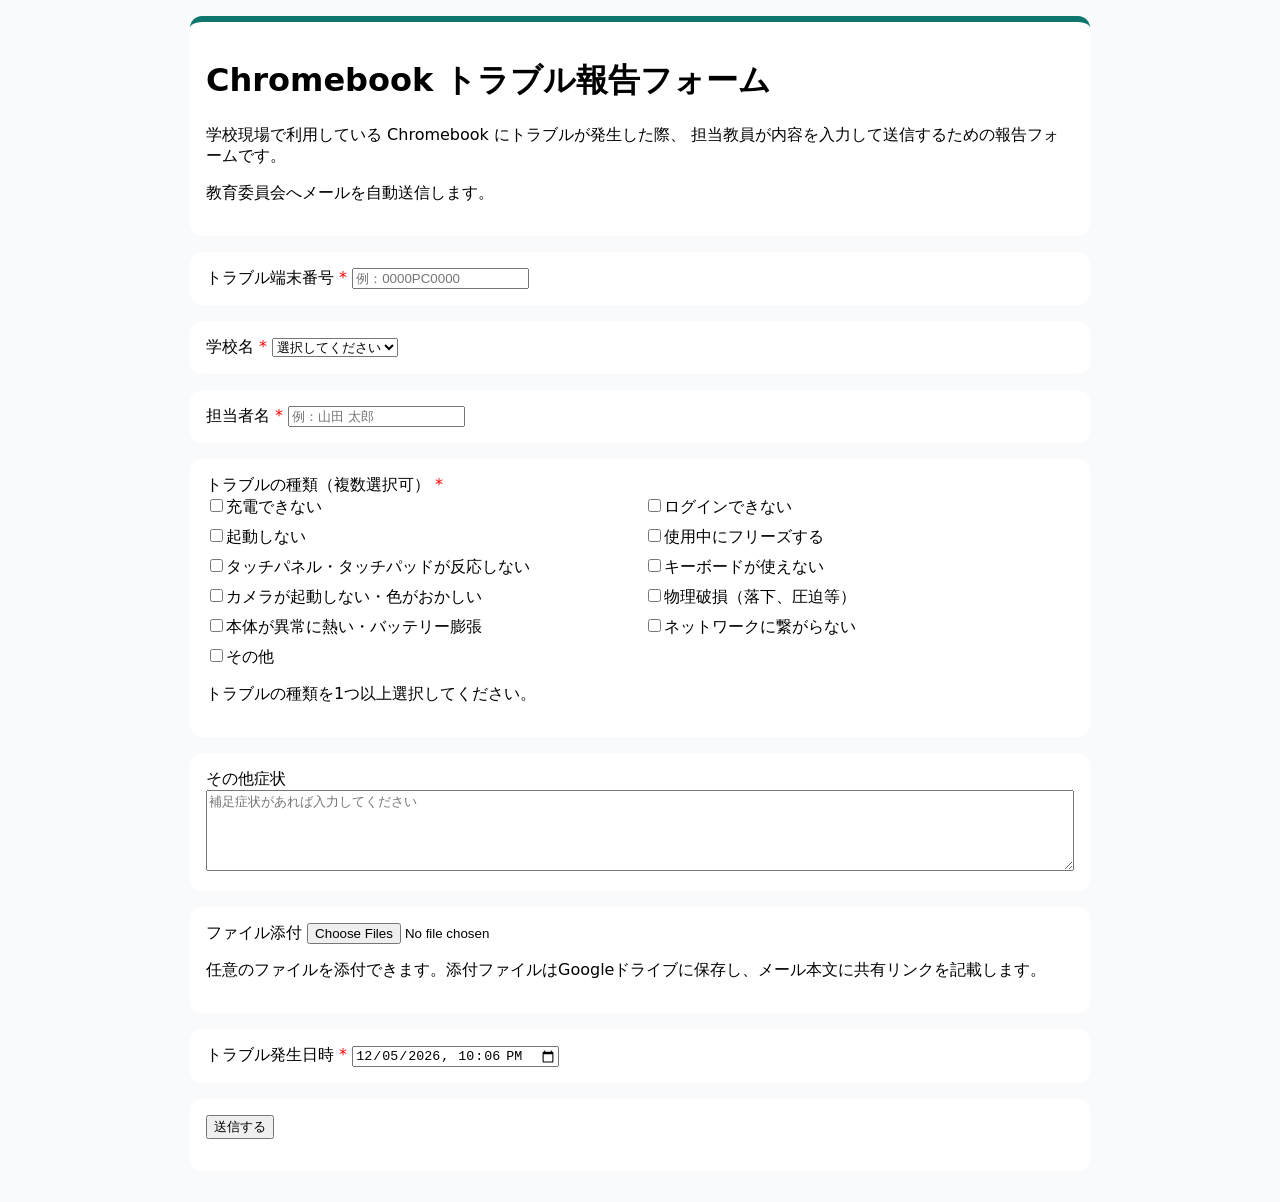
==== index.html @ 4cef3da4 "Add files via upload" ====
<!doctype html>
<html lang="ja">
<head>
  <meta charset="UTF-8" />
  <meta name="viewport" content="width=device-width, initial-scale=1.0" />
  <title>Chromebook トラブル報告フォーム</title>
  <meta name="theme-color" content="#0f766e" />
  <link rel="manifest" href="./manifest.webmanifest" />
  <link rel="stylesheet" href="./styles.css" />
</head>
<body>
  <main class="container">
    <header class="card hero">
      <h1>Chromebook トラブル報告フォーム</h1>
      <p class="lead">
        学校現場で利用している Chromebook にトラブルが発生した際、
        担当教員が内容を入力して送信するための報告フォームです。
      </p>
      <p class="note">
        教育委員会へメールを自動送信します。
      </p>
    </header>

    <form id="reportForm" class="form">
      <section class="card">
        <label for="deviceId">トラブル端末番号 <span class="req">*</span></label>
        <input
          id="deviceId"
          name="deviceId"
          type="text"
          placeholder="例：0000PC0000"
          required
        />
      </section>

      <section class="card">
        <label for="schoolName">学校名 <span class="req">*</span></label>
        <select id="schoolName" name="schoolName" required>
          <option value="">選択してください</option>
          <option value="不動小学校">不動小学校</option>
          <option value="徳田小学校">徳田小学校</option>
          <option value="矢巾東小学校">矢巾東小学校</option>
          <option value="煙山小学校">煙山小学校</option>
          <option value="矢巾中学校">矢巾中学校</option>
          <option value="矢巾北中学校">矢巾北中学校</option>
        </select>
      </section>

      <section class="card">
        <label for="teacherName">担当者名 <span class="req">*</span></label>
        <input
          id="teacherName"
          name="teacherName"
          type="text"
          placeholder="例：山田 太郎"
          required
        />
      </section>

      <section class="card">
        <label>トラブルの種類（複数選択可） <span class="req">*</span></label>
        <div class="checkbox-group two-col">
          <label><input type="checkbox" name="troubleTypes" value="充電できない" />充電できない</label>
          <label><input type="checkbox" name="troubleTypes" value="ログインできない" />ログインできない</label>
          <label><input type="checkbox" name="troubleTypes" value="起動しない" />起動しない</label>
          <label><input type="checkbox" name="troubleTypes" value="使用中にフリーズする" />使用中にフリーズする</label>
          <label><input type="checkbox" name="troubleTypes" value="タッチパネル・タッチパッドが反応しない" />タッチパネル・タッチパッドが反応しない</label>
          <label><input type="checkbox" name="troubleTypes" value="キーボードが使えない" />キーボードが使えない</label>
          <label><input type="checkbox" name="troubleTypes" value="カメラが起動しない・色がおかしい" />カメラが起動しない・色がおかしい</label>
          <label><input type="checkbox" name="troubleTypes" value="物理破損（落下、圧迫等）" />物理破損（落下、圧迫等）</label>
          <label><input type="checkbox" name="troubleTypes" value="本体が異常に熱い・バッテリー膨張" />本体が異常に熱い・バッテリー膨張</label>
          <label><input type="checkbox" name="troubleTypes" value="ネットワークに繋がらない" />ネットワークに繋がらない</label>
          <label><input type="checkbox" name="troubleTypes" value="その他" />その他</label>
        </div>
        <p id="troubleTypesError" class="error-message" hidden>
          トラブルの種類を1つ以上選択してください。
        </p>
      </section>

      <!-- 充電できない -->
      <section class="card trouble-detail" data-type="充電できない" hidden>
        <label>充電できない：追加選択</label>
        <p class="trouble-note">↻を押しながら電源ボタンを数秒押してみると解決する場合があります。</p>
        <div class="checkbox-group nested">
          <label>
            <input type="checkbox" name="chargeDetails" value="充電のLEDが点灯しない" />
            充電のLEDが点灯しない
          </label>
          <label>
            <input type="checkbox" name="chargeDetails" value="充電棚で充電できない" />
            充電棚で充電できない
          </label>
          <label>
            <input type="checkbox" name="chargeDetails" value="どの充電器でも充電できない" />
            どの充電器でも充電できない
          </label>
        </div>
      </section>

      <!-- ログインできない -->
      <section class="card trouble-detail" data-type="ログインできない" hidden>
        <label>ログインできない：追加選択</label>
        <p class="trouble-note">教育委員会対応になります。</p>
        <div class="checkbox-group nested">
          <label>
            <input
              type="checkbox"
              name="loginDetails"
              value="ID/PWを入れてもログインできない（他の端末ではログインできる）"
            />
            ID/PWを入れてもログインできない（他の端末ではログインできる）
          </label>
          <label>
            <input type="checkbox" name="loginDetails" value="QRでログインできない" />
            QRでログインできない
          </label>
          <label>
            <input type="checkbox" name="loginDetails" value="ログイン画面までいかない" />
            ログイン画面までいかない
          </label>
        </div>
      </section>

      <!-- 起動しない -->
      <section class="card trouble-detail" data-type="起動しない" hidden>
        <label>起動しない：追加選択</label>
        <p class="trouble-note">↻を押しながら電源ボタンを数秒押してみると解決する場合があります。</p>
        <div class="checkbox-group nested">
          <label>
            <input type="checkbox" name="bootDetails" value="電源LEDがつかない" />
            電源LEDがつかない
          </label>
          <label>
            <input type="checkbox" name="bootDetails" value="メーカーロゴまではでる" />
            メーカーロゴまではでる
          </label>
          <label>
            <input type="checkbox" name="bootDetails" value="画面がつくだけ" />
            画面がつくだけ
          </label>
        </div>
      </section>

      <!-- 使用中にフリーズする -->
      <section class="card trouble-detail" data-type="使用中にフリーズする" hidden>
        <label>使用中にフリーズする：追加選択</label>
        <p class="trouble-note">再起動をすると改善する場合があります。</p>
        <div class="checkbox-group nested">
          <label>
            <input type="checkbox" name="freezeDetails" value="アプリがフリーズする" />
            アプリがフリーズする
          </label>
          <label>
            <input type="checkbox" name="freezeDetails" value="システムがフリーズする" />
            システムがフリーズする
          </label>
          <label>
            <input type="checkbox" name="freezeDetails" value="特定のWebページがフリーズする" />
            特定のWebページがフリーズする
          </label>
        </div>
      </section>

      <!-- タッチパネル・タッチパッドが反応しない -->
      <section class="card trouble-detail" data-type="タッチパネル・タッチパッドが反応しない" hidden>
        <label>タッチパネル・タッチパッドが反応しない：追加選択</label>
        <p class="trouble-note">再起動をすると改善する場合があります。</p>
        <div class="checkbox-group nested">
          <label>
            <input type="checkbox" name="touchDetails" value="タッチパネルが使えない（反応が悪い）" />
            タッチパネルが使えない（反応が悪い）
          </label>
          <label>
            <input type="checkbox" name="touchDetails" value="タッチパッドが使えない（反応が悪い）" />
            タッチパッドが使えない（反応が悪い）
          </label>
        </div>
      </section>

      <!-- キーボードが使えない -->
      <section class="card trouble-detail" data-type="キーボードが使えない" hidden>
        <label>キーボードが使えない：追加選択</label>
        <p class="trouble-note">再起動をすると改善する場合があります。</p>
        <div class="checkbox-group nested">
          <label>
            <input type="checkbox" name="keyboardDetails" value="特定のキーが使えない" />
            特定のキーが使えない
          </label>
          <label>
            <input type="checkbox" name="keyboardDetails" value="特定の列が使えない" />
            特定の列が使えない
          </label>
          <label>
            <input type="checkbox" name="keyboardDetails" value="キーボード自体が使えない" />
            キーボード自体が使えない
          </label>
        </div>
      </section>

      <!-- カメラが起動しない・色がおかしい -->
      <section class="card trouble-detail" data-type="カメラが起動しない・色がおかしい" hidden>
        <label>カメラが起動しない・色がおかしい：追加選択</label>
        <p class="trouble-note">再起動をすると改善する場合があります。</p>
        <div class="checkbox-group nested">
          <label>
            <input type="checkbox" name="cameraDetails" value="カメラアプリが起動しない" />
            カメラアプリが起動しない
          </label>
          <label>
            <input type="checkbox" name="cameraDetails" value="カメラ映像が出ない" />
            カメラ映像が出ない
          </label>
          <label>
            <input type="checkbox" name="cameraDetails" value="カメラの切り替えができない" />
            カメラの切り替えができない
          </label>
        </div>
      </section>

      <!-- 物理破損（落下、圧迫等） -->
      <section class="card trouble-detail" data-type="物理破損（落下、圧迫等）" hidden>
        <label>物理破損（落下、圧迫等）：追加選択</label>
        <p class="trouble-note">教育委員会対応になります。</p>
        <div class="checkbox-group nested">
          <label>
            <input type="checkbox" name="damageDetails" value="画面の破損" />
            画面の破損
          </label>
          <label>
            <input type="checkbox" name="damageDetails" value="本体の割れ" />
            本体の割れ
          </label>
          <label>
            <input type="checkbox" name="damageDetails" value="その他の破損" />
            その他の破損
          </label>
        </div>
      </section>

      <!-- 本体が異常に熱い・バッテリー膨張 -->
      <section class="card trouble-detail danger-detail" data-type="本体が異常に熱い・バッテリー膨張" hidden>
        <label>本体が異常に熱い・バッテリー膨張：追加選択</label>
        <div class="checkbox-group nested">
          <label>
            <input type="checkbox" name="heatDetails" value="充電時異常に高温になる" />
            充電時異常に高温になる
          </label>
          <label>
            <input
              type="checkbox"
              name="heatDetails"
              value="バッテリーが膨らんできて本体が開いてきてる"
            />
            バッテリーが膨らんできて本体が開いてきてる
          </label>
          <label>
            <input type="checkbox" name="heatDetails" value="異臭、発煙等があった" />
            異臭、発煙等があった
          </label>
        </div>
        <p class="danger-note">
          ※ 異常発熱・膨張・異臭がある場合は使用を中止し、安全を確保してください。
        </p>
      </section>

      <!-- ネットワークに繋がらない -->
      <section class="card trouble-detail" data-type="ネットワークに繋がらない" hidden>
        <label>ネットワークに繋がらない：追加選択</label>
        <p class="trouble-note">Wi-Fiを一度オフにし再度オンにすると改善する場合があります。</p>
        <div class="checkbox-group nested">
          <label>
            <input
              type="checkbox"
              name="networkDetails"
              value="WiFiが切れやすい（症状に一定な特徴があれば記載してください）"
            />
            WiFiが切れやすい（症状に一定な特徴があれば記載してください）
          </label>
          <label>
            <input type="checkbox" name="networkDetails" value="特定のページが表示できない" />
            特定のページが表示できない
          </label>
        </div>
        <label for="networkPattern" class="sub-label">症状の特徴・発生条件</label>
        <textarea
          id="networkPattern"
          name="networkPattern"
          rows="3"
          style="width: 100%; box-sizing: border-box;"
          placeholder="例：2階教室のみ切れやすい、朝だけ発生、特定SSIDで不安定 など"
        ></textarea>
      </section>

      <!-- その他 -->
      <section class="card trouble-detail" data-type="その他" hidden>
        <label>その他：追加選択</label>
        <div class="checkbox-group nested">
          <label>
            <input
              type="checkbox"
              name="otherTypeDetails"
              value="その他の症状に詳細を記載してください"
            />
            その他の症状に詳細を記載してください
          </label>
        </div>
      </section>

      <section class="card">
        <label for="otherDetails">その他症状</label>
        <textarea
          id="otherDetails"
          name="otherDetails"
          rows="5"
          style="width: 100%; box-sizing: border-box;"
          placeholder="補足症状があれば入力してください"
        ></textarea>
        <p id="otherDetailsHint" class="field-hint" hidden>
          「その他」を選択した場合は、症状の詳細を入力してください。
        </p>
      </section>


      <section class="card">
        <label for="attachments">ファイル添付</label>
        <input
          id="attachments"
          name="attachments"
          type="file"
          multiple
        />
        <p class="field-hint">
          任意のファイルを添付できます。添付ファイルはGoogleドライブに保存し、メール本文に共有リンクを記載します。
        </p>
      </section>
      <section class="card">
        <label for="occurredAt">トラブル発生日時 <span class="req">*</span></label>
        <input id="occurredAt" name="occurredAt" type="datetime-local" required />
      </section>

      <section class="card actions">
        <button id="submitButton" type="submit">送信する</button>
        <p id="statusMessage" class="status" aria-live="polite"></p>
      </section>
    </form>
  </main>

  <script src="./app.js"></script>
</body>
</html>
---- styles.css ----
body {
  font-family: system-ui, sans-serif;
  background: #f8fafc;
  margin: 0;
}

.container {
  max-width: 900px;
  margin: auto;
  padding: 16px;
}

.card {
  background: #fff;
  border-radius: 12px;
  padding: 16px;
  margin-bottom: 16px;
}

.hero {
  border-top: 6px solid #0f766e;
}

.req {
  color: red;
}

.checkbox-group {
  display: grid;
  gap: 8px;
}

.two-col {
  grid-template-columns: 1fr 1fr;
}

.trouble-detail {
  background: #fffbeb;
  border-left: 6px solid #facc15;
}

.trouble-note {
  margin: 6px 0 12px;
  padding: 8px 10px;
  border-radius: 8px;
  background: #ecfdf5;
  color: #065f46;
  font-size: 0.95rem;
  line-height: 1.6;
}

.status.ok {
  color: green;
}

.status.error {
  color: red;
}
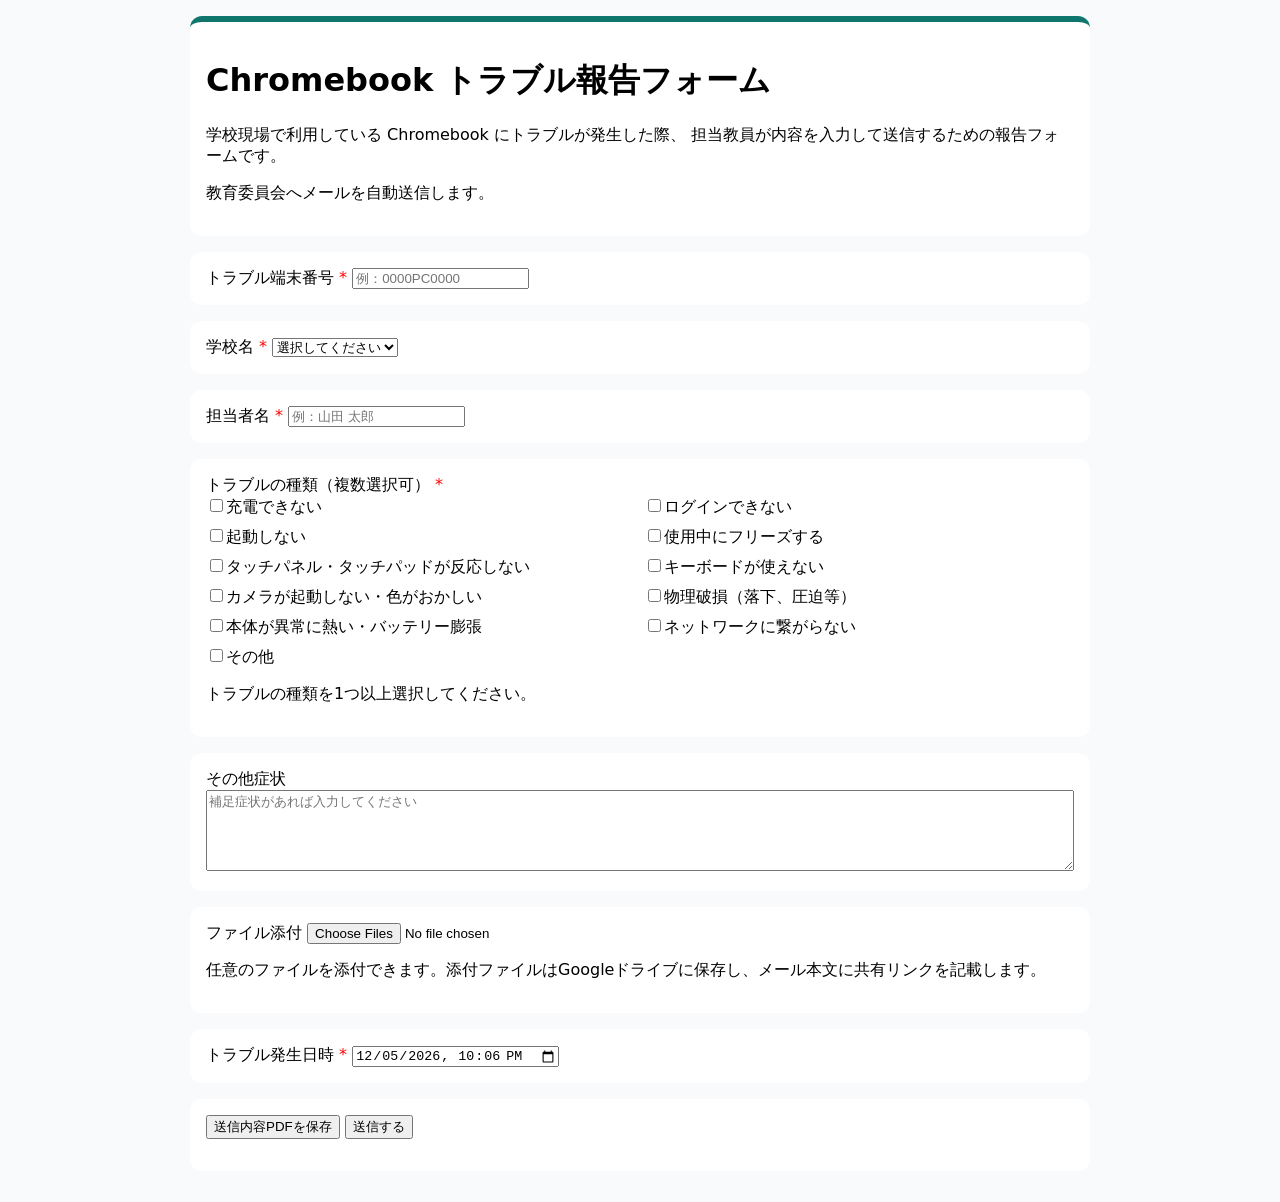
==== commit dbe8122a: "Add files via upload" ====
--- a/index.html
+++ b/index.html
@@ -339,6 +339,7 @@
       </section>
 
       <section class="card actions">
+        <button id="savePdfButton" type="button">送信内容PDFを保存</button>
         <button id="submitButton" type="submit">送信する</button>
         <p id="statusMessage" class="status" aria-live="polite"></p>
       </section>
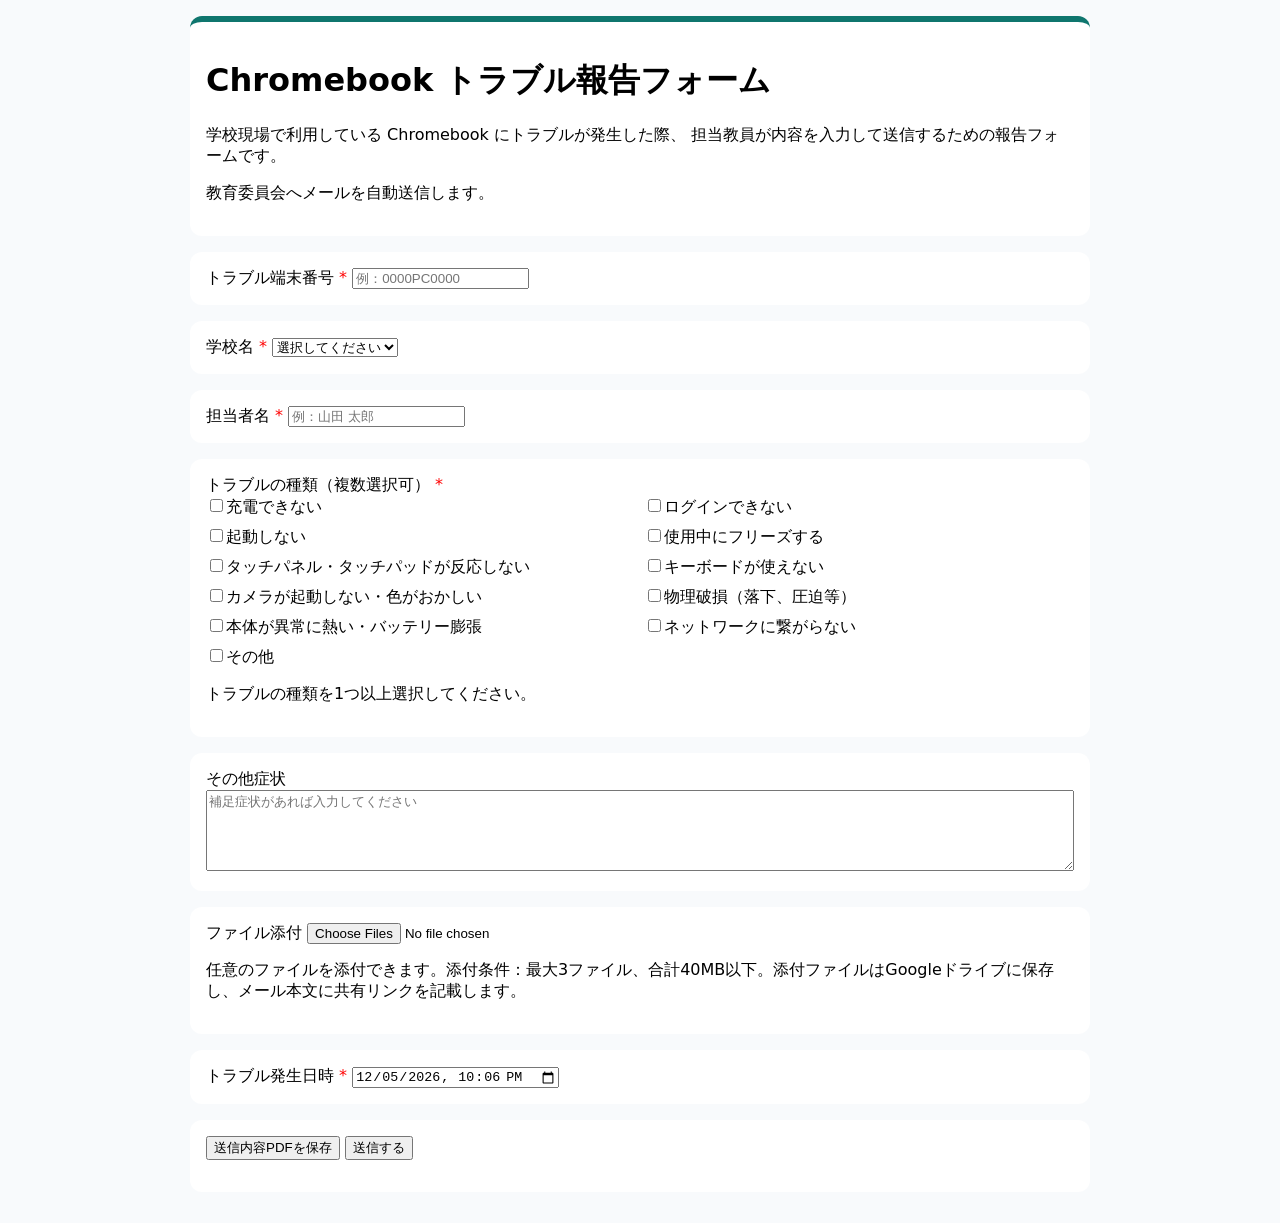
==== commit df88c5b5: "Add files via upload" ====
--- a/index.html
+++ b/index.html
@@ -330,7 +330,7 @@
           multiple
         />
         <p class="field-hint">
-          任意のファイルを添付できます。添付ファイルはGoogleドライブに保存し、メール本文に共有リンクを記載します。
+          任意のファイルを添付できます。添付条件：最大3ファイル、合計40MB以下。添付ファイルはGoogleドライブに保存し、メール本文に共有リンクを記載します。
         </p>
       </section>
       <section class="card">
@@ -346,6 +346,6 @@
     </form>
   </main>
 
-  <script src="./app.js"></script>
+  <script src="./app.js?v=20260724-2"></script>
 </body>
 </html>
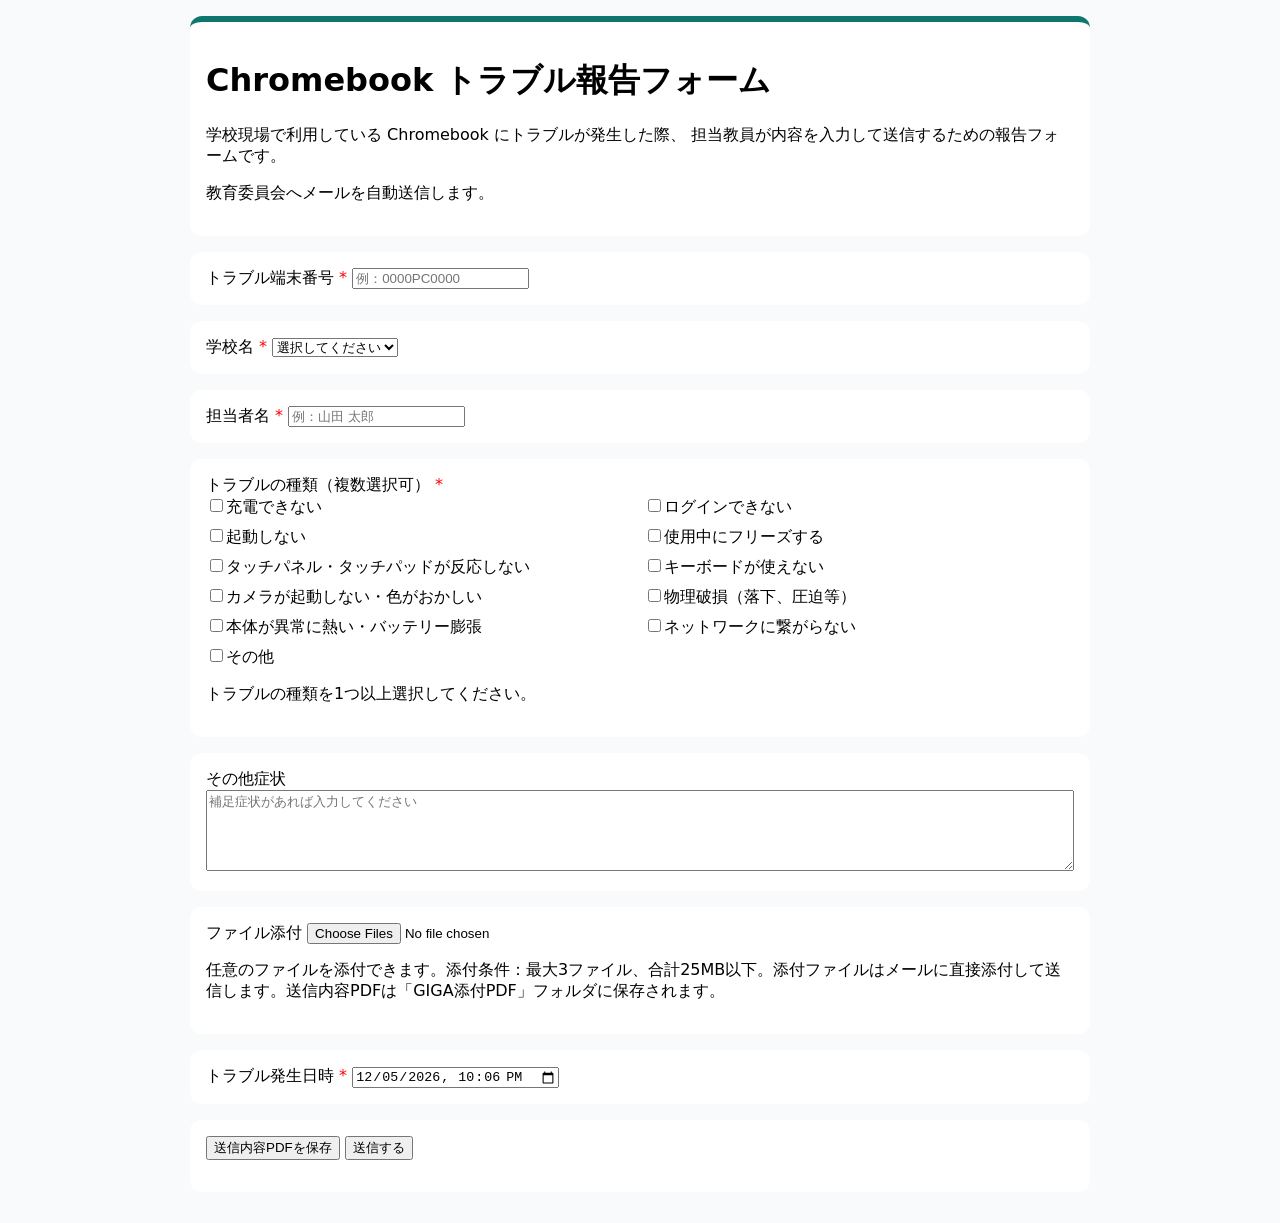
==== commit 2e323106: "Add files via upload" ====
--- a/index.html
+++ b/index.html
@@ -330,7 +330,7 @@
           multiple
         />
         <p class="field-hint">
-          任意のファイルを添付できます。添付条件：最大3ファイル、合計40MB以下。添付ファイルはGoogleドライブに保存し、メール本文に共有リンクを記載します。
+          任意のファイルを添付できます。添付条件：最大3ファイル、合計25MB以下。添付ファイルはメールに直接添付して送信します。送信内容PDFは「GIGA添付PDF」フォルダに保存されます。
         </p>
       </section>
       <section class="card">
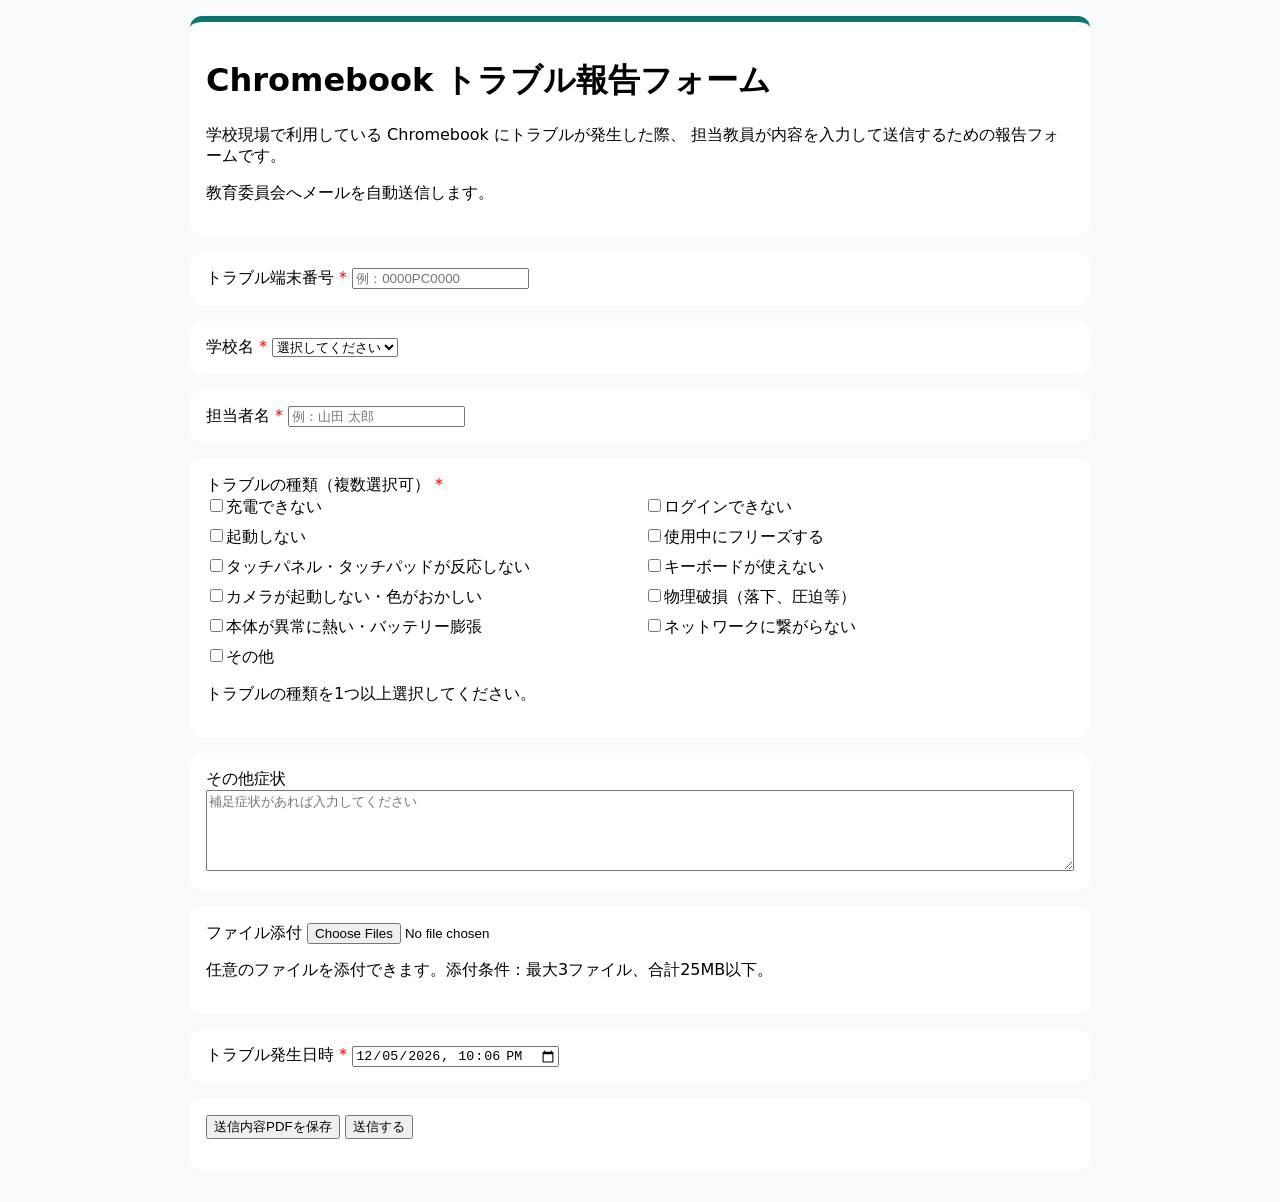
==== commit a298abee: "Add files via upload" ====
--- a/index.html
+++ b/index.html
@@ -330,7 +330,7 @@
           multiple
         />
         <p class="field-hint">
-          任意のファイルを添付できます。添付条件：最大3ファイル、合計25MB以下。添付ファイルはメールに直接添付して送信します。送信内容PDFは「GIGA添付PDF」フォルダに保存されます。
+          任意のファイルを添付できます。添付条件：最大3ファイル、合計25MB以下。
         </p>
       </section>
       <section class="card">
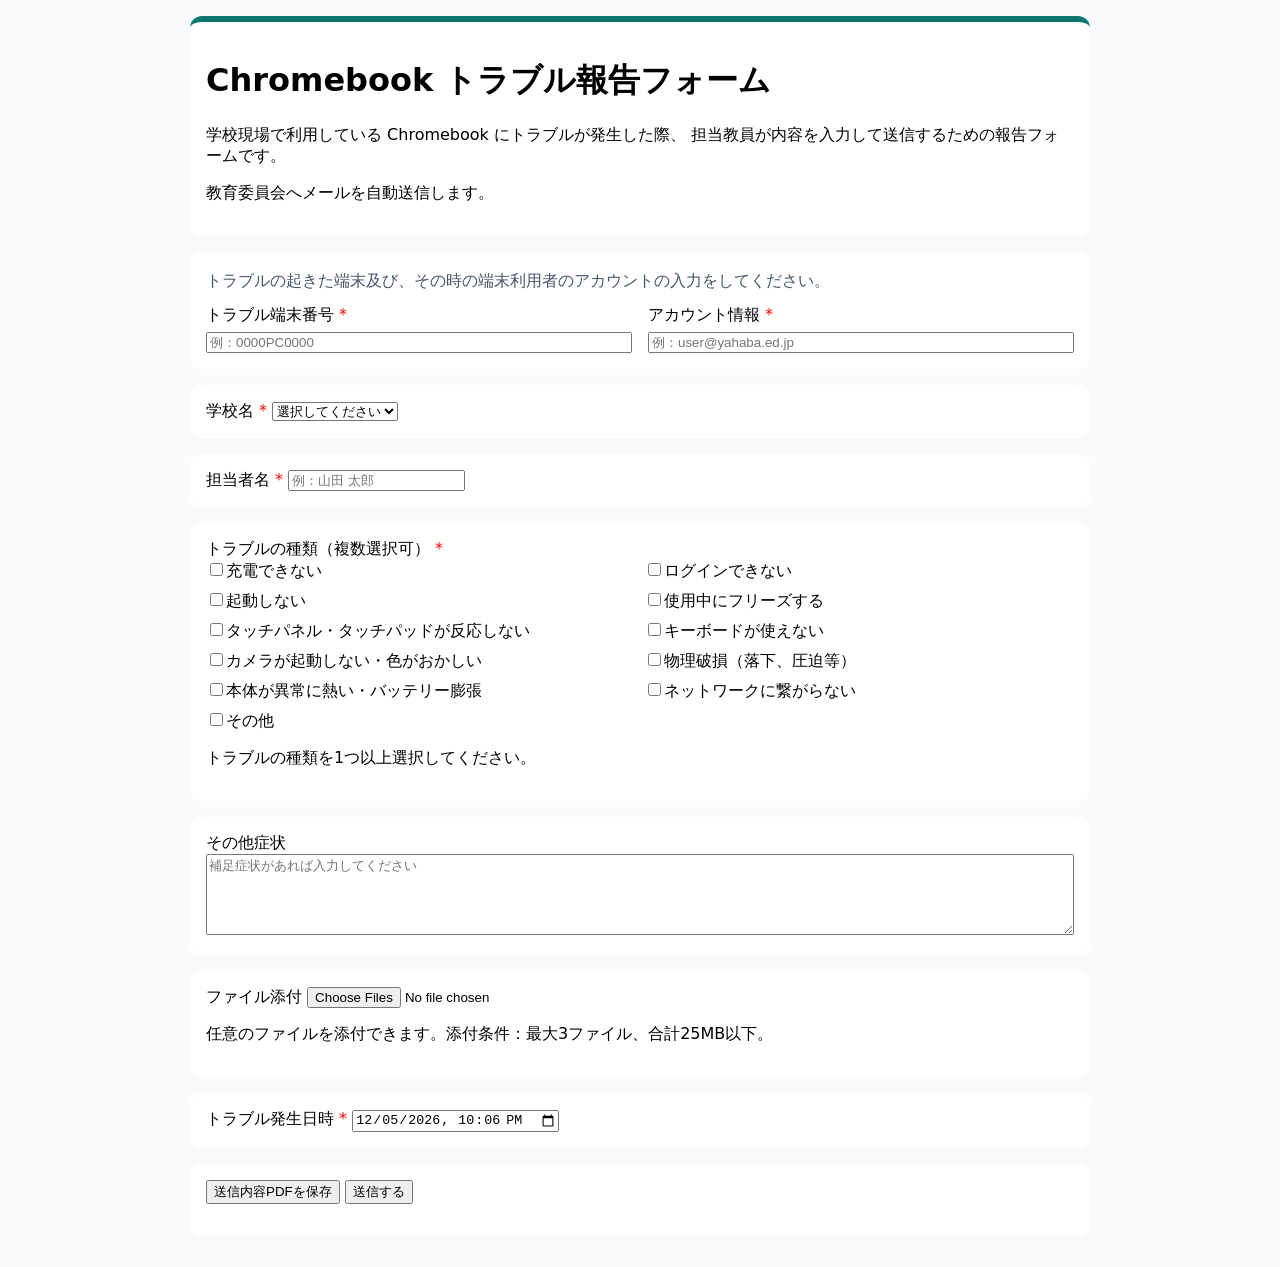
==== commit d13f0556: "Add files via upload" ====
--- a/index.html
+++ b/index.html
@@ -6,7 +6,99 @@
   <title>Chromebook トラブル報告フォーム</title>
   <meta name="theme-color" content="#0f766e" />
   <link rel="manifest" href="./manifest.webmanifest" />
-  <link rel="stylesheet" href="./styles.css" />
+  <style>
+    body {
+      font-family: system-ui, sans-serif;
+      background: #f8fafc;
+      margin: 0;
+    }
+
+    .container {
+      max-width: 900px;
+      margin: auto;
+      padding: 16px;
+    }
+
+    .card {
+      background: #fff;
+      border-radius: 12px;
+      padding: 16px;
+      margin-bottom: 16px;
+    }
+
+    .hero {
+      border-top: 6px solid #0f766e;
+    }
+
+    .req {
+      color: red;
+    }
+
+    .checkbox-group {
+      display: grid;
+      gap: 8px;
+    }
+
+    .two-col {
+      grid-template-columns: 1fr 1fr;
+    }
+
+    .trouble-detail {
+      background: #fffbeb;
+      border-left: 6px solid #facc15;
+    }
+
+    .trouble-note {
+      margin: 6px 0 12px;
+      padding: 8px 10px;
+      border-radius: 8px;
+      background: #ecfdf5;
+      color: #065f46;
+      font-size: 0.95rem;
+      line-height: 1.6;
+    }
+
+    .status.ok {
+      color: green;
+    }
+
+    .status.error {
+      color: red;
+    }
+
+
+    .account-guidance {
+      margin: 0 0 12px;
+      color: #475569;
+      line-height: 1.6;
+    }
+
+    .device-account-row {
+      display: grid;
+      grid-template-columns: 1fr 1fr;
+      gap: 16px;
+    }
+
+    .field-block {
+      min-width: 0;
+    }
+
+    .field-block label {
+      display: block;
+      margin-bottom: 6px;
+    }
+
+    .field-block input {
+      width: 100%;
+      box-sizing: border-box;
+    }
+
+    @media (max-width: 640px) {
+      .device-account-row {
+        grid-template-columns: 1fr;
+      }
+    }
+  </style>
 </head>
 <body>
   <main class="container">
@@ -23,14 +115,30 @@
 
     <form id="reportForm" class="form">
       <section class="card">
-        <label for="deviceId">トラブル端末番号 <span class="req">*</span></label>
-        <input
-          id="deviceId"
-          name="deviceId"
-          type="text"
-          placeholder="例：0000PC0000"
-          required
-        />
+        <p class="field-hint account-guidance">トラブルの起きた端末及び、その時の端末利用者のアカウントの入力をしてください。</p>
+        <div class="device-account-row">
+          <div class="field-block">
+            <label for="deviceId">トラブル端末番号 <span class="req">*</span></label>
+            <input
+              id="deviceId"
+              name="deviceId"
+              type="text"
+              placeholder="例：0000PC0000"
+              required
+            />
+          </div>
+          <div class="field-block">
+            <label for="accountEmail">アカウント情報 <span class="req">*</span></label>
+            <input
+              id="accountEmail"
+              name="accountEmail"
+              type="email"
+              placeholder="例：user@yahaba.ed.jp"
+              autocomplete="email"
+              required
+            />
+          </div>
+        </div>
       </section>
 
       <section class="card">
@@ -345,7 +453,347 @@
       </section>
     </form>
   </main>
-
-  <script src="./app.js?v=20260724-2"></script>
+  <script>
+    const GAS_WEB_APP_URL =
+      "https://script.google.com/macros/s/AKfycbwIgRi9j6wLQgreMkGiRAVVf9PQrXBkI6Yx3rWOaSUnEbH10SrcpHNDqCBkwJkM8AM/exec";
+
+    document.addEventListener("DOMContentLoaded", () => {
+      const form = document.getElementById("reportForm");
+      const submitButton = document.getElementById("submitButton");
+      const savePdfButton = document.getElementById("savePdfButton");
+      const statusMessage = document.getElementById("statusMessage");
+      const occurredAt = document.getElementById("occurredAt");
+      const otherDetails = document.getElementById("otherDetails");
+      const attachmentsInput = document.getElementById("attachments");
+      const otherDetailsHint = document.getElementById("otherDetailsHint");
+      const troubleTypesError = document.getElementById("troubleTypesError");
+
+      const troubleCheckboxes = Array.from(
+        document.querySelectorAll('input[name="troubleTypes"]')
+      );
+
+      const detailSections = Array.from(
+        document.querySelectorAll(".trouble-detail")
+      );
+
+      function setOccurredAtNow() {
+        if (!occurredAt) return;
+        const now = new Date();
+        const local = new Date(now.getTime() - now.getTimezoneOffset() * 60000)
+          .toISOString()
+          .slice(0, 16);
+        occurredAt.value = local;
+      }
+
+      function setStatus(message, type = "") {
+        if (!statusMessage) return;
+        statusMessage.textContent = message;
+        statusMessage.className = `status ${type}`.trim();
+      }
+
+      function getCheckedValues(name) {
+        return Array.from(
+          document.querySelectorAll(`input[name="${name}"]:checked`)
+        ).map((el) => el.value);
+      }
+
+      function getSelectedTroubleTypes() {
+        return getCheckedValues("troubleTypes");
+      }
+
+      function clearInputsInSection(section) {
+        const inputs = section.querySelectorAll("input, textarea, select");
+        inputs.forEach((input) => {
+          if (input.type === "checkbox" || input.type === "radio") {
+            input.checked = false;
+          } else {
+            input.value = "";
+          }
+        });
+      }
+
+      function toggleDetailSections() {
+        const selectedTypes = getSelectedTroubleTypes();
+
+        detailSections.forEach((section) => {
+          const targetType = section.dataset.type;
+          const shouldShow = selectedTypes.includes(targetType);
+
+          section.hidden = !shouldShow;
+
+          if (!shouldShow) {
+            clearInputsInSection(section);
+          }
+        });
+
+        const isOtherSelected = selectedTypes.includes("その他");
+
+        if (otherDetails) {
+          otherDetails.required = isOtherSelected;
+          otherDetails.setAttribute("aria-required", String(isOtherSelected));
+        }
+
+        if (otherDetailsHint) {
+          otherDetailsHint.hidden = !isOtherSelected;
+        }
+
+        if (troubleTypesError) {
+          troubleTypesError.hidden = selectedTypes.length > 0;
+        }
+      }
+
+
+      function fileToAttachment(file) {
+        return new Promise((resolve, reject) => {
+          const reader = new FileReader();
+          reader.onload = () => {
+            const result = String(reader.result || "");
+            const base64 = result.includes(",") ? result.split(",")[1] : result;
+            resolve({
+              fileName: file.name,
+              mimeType: file.type || "application/octet-stream",
+              size: file.size,
+              data: base64
+            });
+          };
+          reader.onerror = () => reject(new Error("添付ファイルの読み込みに失敗しました。"));
+          reader.readAsDataURL(file);
+        });
+      }
+
+      async function readAttachments() {
+        if (!attachmentsInput || !attachmentsInput.files || attachmentsInput.files.length === 0) {
+          return [];
+        }
+
+        const files = Array.from(attachmentsInput.files);
+        const maxFileCount = 3;
+        const maxTotalSize = 25 * 1024 * 1024;
+        const totalSize = files.reduce((sum, file) => sum + file.size, 0);
+
+        if (files.length > maxFileCount) {
+          throw new Error(`添付ファイルは${maxFileCount}個までにしてください。`);
+        }
+
+        if (totalSize > maxTotalSize) {
+          throw new Error("添付ファイルの合計サイズは25MB以下にしてください。");
+        }
+
+        return Promise.all(files.map(fileToAttachment));
+      }
+
+      function validateTroubleTypes() {
+        const isValid = getSelectedTroubleTypes().length > 0;
+
+        if (troubleTypesError) {
+          troubleTypesError.hidden = isValid;
+        }
+
+        return isValid;
+      }
+
+      async function buildPayload(options = {}) {
+        const includeAttachments = options.includeAttachments !== false;
+        return {
+          deviceId: document.getElementById("deviceId")?.value.trim() || "",
+          accountEmail: document.getElementById("accountEmail")?.value.trim() || "",
+          schoolName: document.getElementById("schoolName")?.value || "",
+          teacherName: document.getElementById("teacherName")?.value.trim() || "",
+          troubleTypes: getSelectedTroubleTypes(),
+
+          detailSelections: {
+            chargeDetails: getCheckedValues("chargeDetails"),
+            loginDetails: getCheckedValues("loginDetails"),
+            bootDetails: getCheckedValues("bootDetails"),
+            freezeDetails: getCheckedValues("freezeDetails"),
+            touchDetails: getCheckedValues("touchDetails"),
+            keyboardDetails: getCheckedValues("keyboardDetails"),
+            cameraDetails: getCheckedValues("cameraDetails"),
+            damageDetails: getCheckedValues("damageDetails"),
+            heatDetails: getCheckedValues("heatDetails"),
+            networkDetails: getCheckedValues("networkDetails"),
+            otherTypeDetails: getCheckedValues("otherTypeDetails")
+          },
+
+          networkPattern:
+            document.getElementById("networkPattern")?.value.trim() || "",
+          otherDetails:
+            document.getElementById("otherDetails")?.value.trim() || "",
+          attachments: includeAttachments ? await readAttachments() : [],
+          occurredAt:
+            document.getElementById("occurredAt")?.value || "",
+          submittedAt: new Date().toISOString(),
+          userAgent: navigator.userAgent
+        };
+      }
+
+
+      function downloadBase64File(fileName, mimeType, base64Data) {
+        const binary = atob(base64Data);
+        const bytes = new Uint8Array(binary.length);
+        for (let i = 0; i < binary.length; i += 1) {
+          bytes[i] = binary.charCodeAt(i);
+        }
+
+        const blob = new Blob([bytes], { type: mimeType || "application/pdf" });
+        const url = URL.createObjectURL(blob);
+        const link = document.createElement("a");
+        link.href = url;
+        link.download = fileName || "Chromebookトラブル報告書.pdf";
+        document.body.appendChild(link);
+        link.click();
+        link.remove();
+        URL.revokeObjectURL(url);
+      }
+
+      async function handleSavePdf() {
+        if (!form) return;
+
+        setStatus("");
+
+        const nativeValid = form.reportValidity();
+        const troubleValid = validateTroubleTypes();
+        if (!nativeValid || !troubleValid) {
+          setStatus("PDF保存前に必須項目を入力してください。", "error");
+          return;
+        }
+
+        if (savePdfButton) {
+          savePdfButton.disabled = true;
+        }
+        setStatus("PDFを作成中です…");
+
+        const controller = new AbortController();
+        const timeoutId = setTimeout(() => controller.abort(), 60000);
+
+        try {
+          const payload = await buildPayload({ includeAttachments: false });
+          payload.action = "generateReportPdf";
+
+          const response = await fetch(GAS_WEB_APP_URL, {
+            method: "POST",
+            redirect: "follow",
+            headers: {
+              "Content-Type": "text/plain;charset=utf-8"
+            },
+            body: JSON.stringify(payload),
+            signal: controller.signal
+          });
+
+          clearTimeout(timeoutId);
+
+          const responseText = await response.text();
+          let data;
+          try {
+            data = JSON.parse(responseText);
+          } catch (parseError) {
+            throw new Error("サーバー応答をJSONとして解釈できませんでした。応答: " + responseText);
+          }
+
+          if (!data.ok) {
+            throw new Error(data.message || "PDF作成に失敗しました。");
+          }
+
+          downloadBase64File(data.fileName, data.mimeType, data.data);
+          setStatus("送信内容PDFを保存しました。", "ok");
+        } catch (error) {
+          clearTimeout(timeoutId);
+          if (error.name === "AbortError") {
+            setStatus("PDF作成タイムアウトです。通信状態または Web アプリ設定を確認してください。", "error");
+          } else {
+            console.error(error);
+            setStatus(`PDF保存エラー: ${error.message}`, "error");
+          }
+        } finally {
+          if (savePdfButton) {
+            savePdfButton.disabled = false;
+          }
+        }
+      }
+
+      async function handleSubmit(event) {
+        event.preventDefault();
+
+        if (!form) return;
+
+        setStatus("");
+
+        const nativeValid = form.reportValidity();
+        const troubleValid = validateTroubleTypes();
+
+        if (!nativeValid || !troubleValid) {
+          setStatus("未入力の必須項目があります。入力内容を確認してください。", "error");
+          return;
+        }
+
+        submitButton.disabled = true;
+        setStatus("送信中です…");
+
+        const controller = new AbortController();
+        const timeoutId = setTimeout(() => controller.abort(), 60000);
+
+        try {
+          const payload = await buildPayload();
+
+          const response = await fetch(GAS_WEB_APP_URL, {
+            method: "POST",
+            redirect: "follow",
+            headers: {
+              "Content-Type": "text/plain;charset=utf-8"
+            },
+            body: JSON.stringify(payload),
+            signal: controller.signal
+          });
+
+          clearTimeout(timeoutId);
+
+          const responseText = await response.text();
+
+          let data;
+          try {
+            data = JSON.parse(responseText);
+          } catch (parseError) {
+            throw new Error("サーバー応答をJSONとして解釈できませんでした。応答: " + responseText);
+          }
+
+          if (!data.ok) {
+            throw new Error(data.message || "送信に失敗しました。");
+          }
+
+          form.reset();
+          setOccurredAtNow();
+          toggleDetailSections();
+
+          setStatus("送信しました。担当窓口へメール通知しています。", "ok");
+        } catch (error) {
+          clearTimeout(timeoutId);
+
+          if (error.name === "AbortError") {
+            setStatus("送信タイムアウトです。通信状態または Web アプリ設定を確認してください。", "error");
+          } else {
+            console.error(error);
+            setStatus(`送信エラー: ${error.message}`, "error");
+          }
+        } finally {
+          submitButton.disabled = false;
+        }
+      }
+
+      troubleCheckboxes.forEach((checkbox) => {
+        checkbox.addEventListener("change", toggleDetailSections);
+      });
+
+      if (savePdfButton) {
+        savePdfButton.addEventListener("click", handleSavePdf);
+      }
+
+      if (form) {
+        form.addEventListener("submit", handleSubmit);
+      }
+
+      setOccurredAtNow();
+      toggleDetailSections();
+    });
+  </script>
 </body>
 </html>
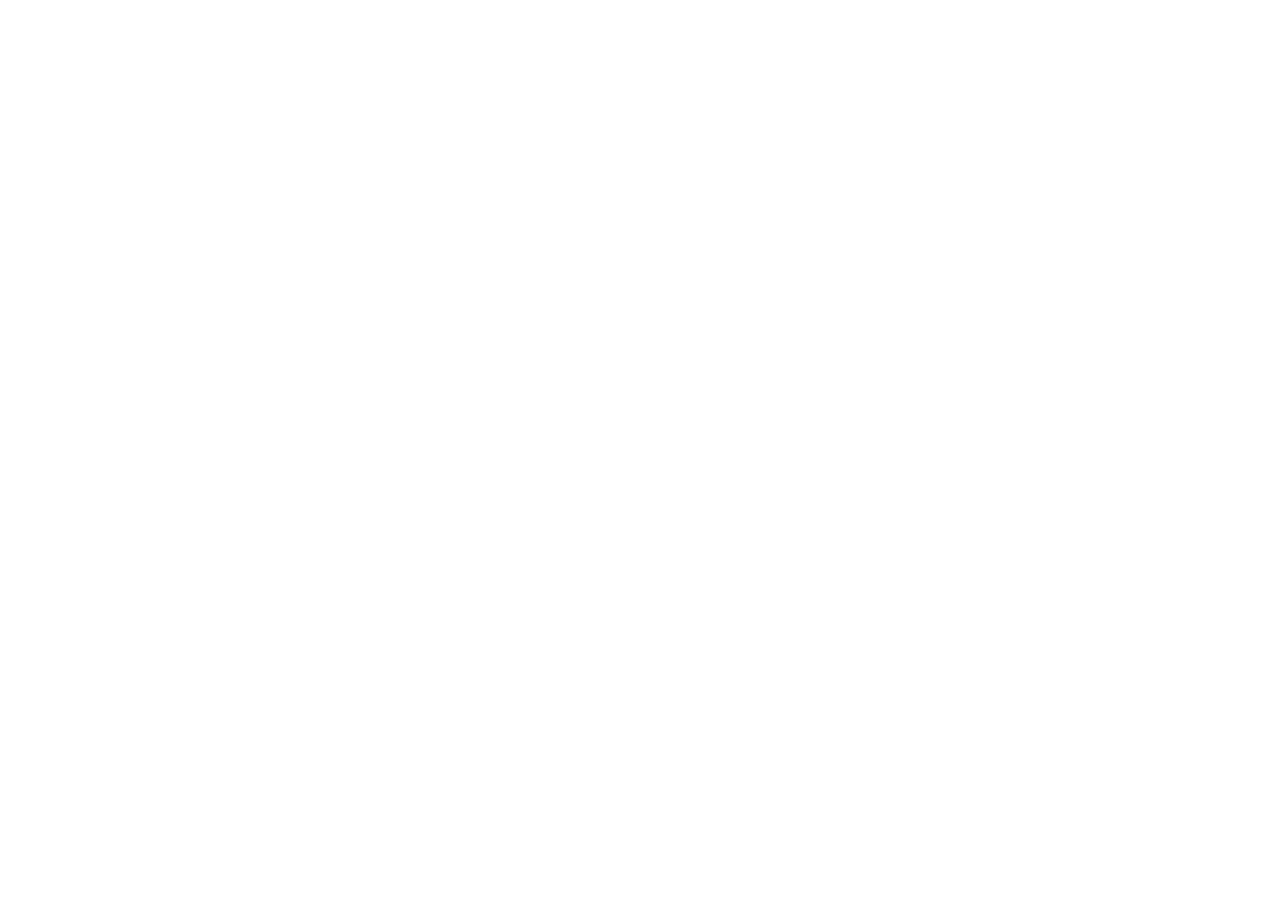
==== commit 09479286: "Add files via upload" ====
--- a/index.html
+++ b/index.html
@@ -1,799 +1,100 @@
 <!doctype html>
 <html lang="ja">
 <head>
-  <meta charset="UTF-8" />
-  <meta name="viewport" content="width=device-width, initial-scale=1.0" />
+  <meta charset="UTF-8">
+  <meta name="viewport" content="width=device-width, initial-scale=1.0">
+  <meta name="robots" content="noindex, nofollow">
+  <meta name="theme-color" content="#0f766e">
   <title>Chromebook トラブル報告フォーム</title>
-  <meta name="theme-color" content="#0f766e" />
-  <link rel="manifest" href="./manifest.webmanifest" />
+
+  <noscript>
+    <meta http-equiv="refresh" content="0;url=https://script.google.com/a/macros/yahaba.ed.jp/s/AKfycbxHFOzLxT3ldbmP-utjZS2XweMZz-88Fb0clEQuwmEHRsFON9moYyiDAd0z4fxJJ-BJ/exec">
+  </noscript>
+
   <style>
     body {
-      font-family: system-ui, sans-serif;
+      margin: 0;
+      padding: 24px;
+      font-family: system-ui, -apple-system, BlinkMacSystemFont, "Segoe UI", sans-serif;
+      color: #0f172a;
       background: #f8fafc;
-      margin: 0;
     }
 
-    .container {
-      max-width: 900px;
-      margin: auto;
-      padding: 16px;
+    main {
+      max-width: 680px;
+      margin: 48px auto;
+      padding: 24px;
+      background: #ffffff;
+      border-top: 6px solid #0f766e;
+      border-radius: 12px;
+      box-shadow: 0 8px 24px rgba(15, 23, 42, 0.08);
     }
 
-    .card {
-      background: #fff;
-      border-radius: 12px;
-      padding: 16px;
-      margin-bottom: 16px;
+    h1 {
+      margin: 0 0 12px;
+      font-size: 1.5rem;
     }
 
-    .hero {
-      border-top: 6px solid #0f766e;
+    p {
+      line-height: 1.7;
     }
 
-    .req {
-      color: red;
-    }
-
-    .checkbox-group {
-      display: grid;
-      gap: 8px;
-    }
-
-    .two-col {
-      grid-template-columns: 1fr 1fr;
-    }
-
-    .trouble-detail {
-      background: #fffbeb;
-      border-left: 6px solid #facc15;
-    }
-
-    .trouble-note {
-      margin: 6px 0 12px;
-      padding: 8px 10px;
-      border-radius: 8px;
-      background: #ecfdf5;
-      color: #065f46;
-      font-size: 0.95rem;
-      line-height: 1.6;
-    }
-
-    .status.ok {
-      color: green;
-    }
-
-    .status.error {
-      color: red;
-    }
-
-
-    .account-guidance {
-      margin: 0 0 12px;
-      color: #475569;
-      line-height: 1.6;
-    }
-
-    .device-account-row {
-      display: grid;
-      grid-template-columns: 1fr 1fr;
-      gap: 16px;
-    }
-
-    .field-block {
-      min-width: 0;
-    }
-
-    .field-block label {
-      display: block;
-      margin-bottom: 6px;
-    }
-
-    .field-block input {
-      width: 100%;
-      box-sizing: border-box;
-    }
-
-    @media (max-width: 640px) {
-      .device-account-row {
-        grid-template-columns: 1fr;
-      }
+    a {
+      color: #0f766e;
+      font-weight: 700;
     }
   </style>
 </head>
 <body>
-  <main class="container">
-    <header class="card hero">
-      <h1>Chromebook トラブル報告フォーム</h1>
-      <p class="lead">
-        学校現場で利用している Chromebook にトラブルが発生した際、
-        担当教員が内容を入力して送信するための報告フォームです。
-      </p>
-      <p class="note">
-        教育委員会へメールを自動送信します。
-      </p>
-    </header>
+  <main>
+    <h1>Chromebook トラブル報告フォーム</h1>
+    <p>報告フォームを開いています。</p>
+    <p>
+      自動的に移動しない場合は、
+      <a id="manualLink" href="https://script.google.com/a/macros/yahaba.ed.jp/s/AKfycbxHFOzLxT3ldbmP-utjZS2XweMZz-88Fb0clEQuwmEHRsFON9moYyiDAd0z4fxJJ-BJ/exec">こちらを押してください</a>。
+    </p>
+  </main>
 
-    <form id="reportForm" class="form">
-      <section class="card">
-        <p class="field-hint account-guidance">トラブルの起きた端末及び、その時の端末利用者のアカウントの入力をしてください。</p>
-        <div class="device-account-row">
-          <div class="field-block">
-            <label for="deviceId">トラブル端末番号 <span class="req">*</span></label>
-            <input
-              id="deviceId"
-              name="deviceId"
-              type="text"
-              placeholder="例：0000PC0000"
-              required
-            />
-          </div>
-          <div class="field-block">
-            <label for="accountEmail">アカウント情報 <span class="req">*</span></label>
-            <input
-              id="accountEmail"
-              name="accountEmail"
-              type="email"
-              placeholder="例：user@yahaba.ed.jp"
-              autocomplete="email"
-              required
-            />
-          </div>
-        </div>
-      </section>
+  <script>
+    "use strict";
 
-      <section class="card">
-        <label for="schoolName">学校名 <span class="req">*</span></label>
-        <select id="schoolName" name="schoolName" required>
-          <option value="">選択してください</option>
-          <option value="不動小学校">不動小学校</option>
-          <option value="徳田小学校">徳田小学校</option>
-          <option value="矢巾東小学校">矢巾東小学校</option>
-          <option value="煙山小学校">煙山小学校</option>
-          <option value="矢巾中学校">矢巾中学校</option>
-          <option value="矢巾北中学校">矢巾北中学校</option>
-        </select>
-      </section>
+    const GAS_URL = "https://script.google.com/a/macros/yahaba.ed.jp/s/AKfycbxHFOzLxT3ldbmP-utjZS2XweMZz-88Fb0clEQuwmEHRsFON9moYyiDAd0z4fxJJ-BJ/exec";
 
-      <section class="card">
-        <label for="teacherName">担当者名 <span class="req">*</span></label>
-        <input
-          id="teacherName"
-          name="teacherName"
-          type="text"
-          placeholder="例：山田 太郎"
-          required
-        />
-      </section>
-
-      <section class="card">
-        <label>トラブルの種類（複数選択可） <span class="req">*</span></label>
-        <div class="checkbox-group two-col">
-          <label><input type="checkbox" name="troubleTypes" value="充電できない" />充電できない</label>
-          <label><input type="checkbox" name="troubleTypes" value="ログインできない" />ログインできない</label>
-          <label><input type="checkbox" name="troubleTypes" value="起動しない" />起動しない</label>
-          <label><input type="checkbox" name="troubleTypes" value="使用中にフリーズする" />使用中にフリーズする</label>
-          <label><input type="checkbox" name="troubleTypes" value="タッチパネル・タッチパッドが反応しない" />タッチパネル・タッチパッドが反応しない</label>
-          <label><input type="checkbox" name="troubleTypes" value="キーボードが使えない" />キーボードが使えない</label>
-          <label><input type="checkbox" name="troubleTypes" value="カメラが起動しない・色がおかしい" />カメラが起動しない・色がおかしい</label>
-          <label><input type="checkbox" name="troubleTypes" value="物理破損（落下、圧迫等）" />物理破損（落下、圧迫等）</label>
-          <label><input type="checkbox" name="troubleTypes" value="本体が異常に熱い・バッテリー膨張" />本体が異常に熱い・バッテリー膨張</label>
-          <label><input type="checkbox" name="troubleTypes" value="ネットワークに繋がらない" />ネットワークに繋がらない</label>
-          <label><input type="checkbox" name="troubleTypes" value="その他" />その他</label>
-        </div>
-        <p id="troubleTypesError" class="error-message" hidden>
-          トラブルの種類を1つ以上選択してください。
-        </p>
-      </section>
-
-      <!-- 充電できない -->
-      <section class="card trouble-detail" data-type="充電できない" hidden>
-        <label>充電できない：追加選択</label>
-        <p class="trouble-note">↻を押しながら電源ボタンを数秒押してみると解決する場合があります。</p>
-        <div class="checkbox-group nested">
-          <label>
-            <input type="checkbox" name="chargeDetails" value="充電のLEDが点灯しない" />
-            充電のLEDが点灯しない
-          </label>
-          <label>
-            <input type="checkbox" name="chargeDetails" value="充電棚で充電できない" />
-            充電棚で充電できない
-          </label>
-          <label>
-            <input type="checkbox" name="chargeDetails" value="どの充電器でも充電できない" />
-            どの充電器でも充電できない
-          </label>
-        </div>
-      </section>
-
-      <!-- ログインできない -->
-      <section class="card trouble-detail" data-type="ログインできない" hidden>
-        <label>ログインできない：追加選択</label>
-        <p class="trouble-note">教育委員会対応になります。</p>
-        <div class="checkbox-group nested">
-          <label>
-            <input
-              type="checkbox"
-              name="loginDetails"
-              value="ID/PWを入れてもログインできない（他の端末ではログインできる）"
-            />
-            ID/PWを入れてもログインできない（他の端末ではログインできる）
-          </label>
-          <label>
-            <input type="checkbox" name="loginDetails" value="QRでログインできない" />
-            QRでログインできない
-          </label>
-          <label>
-            <input type="checkbox" name="loginDetails" value="ログイン画面までいかない" />
-            ログイン画面までいかない
-          </label>
-        </div>
-      </section>
-
-      <!-- 起動しない -->
-      <section class="card trouble-detail" data-type="起動しない" hidden>
-        <label>起動しない：追加選択</label>
-        <p class="trouble-note">↻を押しながら電源ボタンを数秒押してみると解決する場合があります。</p>
-        <div class="checkbox-group nested">
-          <label>
-            <input type="checkbox" name="bootDetails" value="電源LEDがつかない" />
-            電源LEDがつかない
-          </label>
-          <label>
-            <input type="checkbox" name="bootDetails" value="メーカーロゴまではでる" />
-            メーカーロゴまではでる
-          </label>
-          <label>
-            <input type="checkbox" name="bootDetails" value="画面がつくだけ" />
-            画面がつくだけ
-          </label>
-        </div>
-      </section>
-
-      <!-- 使用中にフリーズする -->
-      <section class="card trouble-detail" data-type="使用中にフリーズする" hidden>
-        <label>使用中にフリーズする：追加選択</label>
-        <p class="trouble-note">再起動をすると改善する場合があります。</p>
-        <div class="checkbox-group nested">
-          <label>
-            <input type="checkbox" name="freezeDetails" value="アプリがフリーズする" />
-            アプリがフリーズする
-          </label>
-          <label>
-            <input type="checkbox" name="freezeDetails" value="システムがフリーズする" />
-            システムがフリーズする
-          </label>
-          <label>
-            <input type="checkbox" name="freezeDetails" value="特定のWebページがフリーズする" />
-            特定のWebページがフリーズする
-          </label>
-        </div>
-      </section>
-
-      <!-- タッチパネル・タッチパッドが反応しない -->
-      <section class="card trouble-detail" data-type="タッチパネル・タッチパッドが反応しない" hidden>
-        <label>タッチパネル・タッチパッドが反応しない：追加選択</label>
-        <p class="trouble-note">再起動をすると改善する場合があります。</p>
-        <div class="checkbox-group nested">
-          <label>
-            <input type="checkbox" name="touchDetails" value="タッチパネルが使えない（反応が悪い）" />
-            タッチパネルが使えない（反応が悪い）
-          </label>
-          <label>
-            <input type="checkbox" name="touchDetails" value="タッチパッドが使えない（反応が悪い）" />
-            タッチパッドが使えない（反応が悪い）
-          </label>
-        </div>
-      </section>
-
-      <!-- キーボードが使えない -->
-      <section class="card trouble-detail" data-type="キーボードが使えない" hidden>
-        <label>キーボードが使えない：追加選択</label>
-        <p class="trouble-note">再起動をすると改善する場合があります。</p>
-        <div class="checkbox-group nested">
-          <label>
-            <input type="checkbox" name="keyboardDetails" value="特定のキーが使えない" />
-            特定のキーが使えない
-          </label>
-          <label>
-            <input type="checkbox" name="keyboardDetails" value="特定の列が使えない" />
-            特定の列が使えない
-          </label>
-          <label>
-            <input type="checkbox" name="keyboardDetails" value="キーボード自体が使えない" />
-            キーボード自体が使えない
-          </label>
-        </div>
-      </section>
-
-      <!-- カメラが起動しない・色がおかしい -->
-      <section class="card trouble-detail" data-type="カメラが起動しない・色がおかしい" hidden>
-        <label>カメラが起動しない・色がおかしい：追加選択</label>
-        <p class="trouble-note">再起動をすると改善する場合があります。</p>
-        <div class="checkbox-group nested">
-          <label>
-            <input type="checkbox" name="cameraDetails" value="カメラアプリが起動しない" />
-            カメラアプリが起動しない
-          </label>
-          <label>
-            <input type="checkbox" name="cameraDetails" value="カメラ映像が出ない" />
-            カメラ映像が出ない
-          </label>
-          <label>
-            <input type="checkbox" name="cameraDetails" value="カメラの切り替えができない" />
-            カメラの切り替えができない
-          </label>
-        </div>
-      </section>
-
-      <!-- 物理破損（落下、圧迫等） -->
-      <section class="card trouble-detail" data-type="物理破損（落下、圧迫等）" hidden>
-        <label>物理破損（落下、圧迫等）：追加選択</label>
-        <p class="trouble-note">教育委員会対応になります。</p>
-        <div class="checkbox-group nested">
-          <label>
-            <input type="checkbox" name="damageDetails" value="画面の破損" />
-            画面の破損
-          </label>
-          <label>
-            <input type="checkbox" name="damageDetails" value="本体の割れ" />
-            本体の割れ
-          </label>
-          <label>
-            <input type="checkbox" name="damageDetails" value="その他の破損" />
-            その他の破損
-          </label>
-        </div>
-      </section>
-
-      <!-- 本体が異常に熱い・バッテリー膨張 -->
-      <section class="card trouble-detail danger-detail" data-type="本体が異常に熱い・バッテリー膨張" hidden>
-        <label>本体が異常に熱い・バッテリー膨張：追加選択</label>
-        <div class="checkbox-group nested">
-          <label>
-            <input type="checkbox" name="heatDetails" value="充電時異常に高温になる" />
-            充電時異常に高温になる
-          </label>
-          <label>
-            <input
-              type="checkbox"
-              name="heatDetails"
-              value="バッテリーが膨らんできて本体が開いてきてる"
-            />
-            バッテリーが膨らんできて本体が開いてきてる
-          </label>
-          <label>
-            <input type="checkbox" name="heatDetails" value="異臭、発煙等があった" />
-            異臭、発煙等があった
-          </label>
-        </div>
-        <p class="danger-note">
-          ※ 異常発熱・膨張・異臭がある場合は使用を中止し、安全を確保してください。
-        </p>
-      </section>
-
-      <!-- ネットワークに繋がらない -->
-      <section class="card trouble-detail" data-type="ネットワークに繋がらない" hidden>
-        <label>ネットワークに繋がらない：追加選択</label>
-        <p class="trouble-note">Wi-Fiを一度オフにし再度オンにすると改善する場合があります。</p>
-        <div class="checkbox-group nested">
-          <label>
-            <input
-              type="checkbox"
-              name="networkDetails"
-              value="WiFiが切れやすい（症状に一定な特徴があれば記載してください）"
-            />
-            WiFiが切れやすい（症状に一定な特徴があれば記載してください）
-          </label>
-          <label>
-            <input type="checkbox" name="networkDetails" value="特定のページが表示できない" />
-            特定のページが表示できない
-          </label>
-        </div>
-        <label for="networkPattern" class="sub-label">症状の特徴・発生条件</label>
-        <textarea
-          id="networkPattern"
-          name="networkPattern"
-          rows="3"
-          style="width: 100%; box-sizing: border-box;"
-          placeholder="例：2階教室のみ切れやすい、朝だけ発生、特定SSIDで不安定 など"
-        ></textarea>
-      </section>
-
-      <!-- その他 -->
-      <section class="card trouble-detail" data-type="その他" hidden>
-        <label>その他：追加選択</label>
-        <div class="checkbox-group nested">
-          <label>
-            <input
-              type="checkbox"
-              name="otherTypeDetails"
-              value="その他の症状に詳細を記載してください"
-            />
-            その他の症状に詳細を記載してください
-          </label>
-        </div>
-      </section>
-
-      <section class="card">
-        <label for="otherDetails">その他症状</label>
-        <textarea
-          id="otherDetails"
-          name="otherDetails"
-          rows="5"
-          style="width: 100%; box-sizing: border-box;"
-          placeholder="補足症状があれば入力してください"
-        ></textarea>
-        <p id="otherDetailsHint" class="field-hint" hidden>
-          「その他」を選択した場合は、症状の詳細を入力してください。
-        </p>
-      </section>
-
-
-      <section class="card">
-        <label for="attachments">ファイル添付</label>
-        <input
-          id="attachments"
-          name="attachments"
-          type="file"
-          multiple
-        />
-        <p class="field-hint">
-          任意のファイルを添付できます。添付条件：最大3ファイル、合計25MB以下。
-        </p>
-      </section>
-      <section class="card">
-        <label for="occurredAt">トラブル発生日時 <span class="req">*</span></label>
-        <input id="occurredAt" name="occurredAt" type="datetime-local" required />
-      </section>
-
-      <section class="card actions">
-        <button id="savePdfButton" type="button">送信内容PDFを保存</button>
-        <button id="submitButton" type="submit">送信する</button>
-        <p id="statusMessage" class="status" aria-live="polite"></p>
-      </section>
-    </form>
-  </main>
-  <script>
-    const GAS_WEB_APP_URL =
-      "https://script.google.com/macros/s/AKfycbwIgRi9j6wLQgreMkGiRAVVf9PQrXBkI6Yx3rWOaSUnEbH10SrcpHNDqCBkwJkM8AM/exec";
-
-    document.addEventListener("DOMContentLoaded", () => {
-      const form = document.getElementById("reportForm");
-      const submitButton = document.getElementById("submitButton");
-      const savePdfButton = document.getElementById("savePdfButton");
-      const statusMessage = document.getElementById("statusMessage");
-      const occurredAt = document.getElementById("occurredAt");
-      const otherDetails = document.getElementById("otherDetails");
-      const attachmentsInput = document.getElementById("attachments");
-      const otherDetailsHint = document.getElementById("otherDetailsHint");
-      const troubleTypesError = document.getElementById("troubleTypesError");
-
-      const troubleCheckboxes = Array.from(
-        document.querySelectorAll('input[name="troubleTypes"]')
-      );
-
-      const detailSections = Array.from(
-        document.querySelectorAll(".trouble-detail")
-      );
-
-      function setOccurredAtNow() {
-        if (!occurredAt) return;
-        const now = new Date();
-        const local = new Date(now.getTime() - now.getTimezoneOffset() * 60000)
-          .toISOString()
-          .slice(0, 16);
-        occurredAt.value = local;
+    async function clearLegacyGitHubData() {
+      if ("serviceWorker" in navigator) {
+        const registrations = await navigator.serviceWorker.getRegistrations();
+        await Promise.all(
+          registrations.map((registration) => registration.unregister())
+        );
       }
 
-      function setStatus(message, type = "") {
-        if (!statusMessage) return;
-        statusMessage.textContent = message;
-        statusMessage.className = `status ${type}`.trim();
+      if ("caches" in window) {
+        const cacheNames = await caches.keys();
+        await Promise.all(
+          cacheNames.map((cacheName) => caches.delete(cacheName))
+        );
       }
+    }
 
-      function getCheckedValues(name) {
-        return Array.from(
-          document.querySelectorAll(`input[name="${name}"]:checked`)
-        ).map((el) => el.value);
+    async function redirectToGas() {
+      try {
+        await Promise.race([
+          clearLegacyGitHubData(),
+          new Promise((resolve) => window.setTimeout(resolve, 1200))
+        ]);
+      } catch (error) {
+        console.warn("GitHub Pagesの旧キャッシュ削除を継続できませんでした。", error);
+      } finally {
+        window.location.replace(GAS_URL);
       }
+    }
 
-      function getSelectedTroubleTypes() {
-        return getCheckedValues("troubleTypes");
-      }
+    const manualLink = document.getElementById("manualLink");
+    if (manualLink) {
+      manualLink.href = GAS_URL;
+    }
 
-      function clearInputsInSection(section) {
-        const inputs = section.querySelectorAll("input, textarea, select");
-        inputs.forEach((input) => {
-          if (input.type === "checkbox" || input.type === "radio") {
-            input.checked = false;
-          } else {
-            input.value = "";
-          }
-        });
-      }
-
-      function toggleDetailSections() {
-        const selectedTypes = getSelectedTroubleTypes();
-
-        detailSections.forEach((section) => {
-          const targetType = section.dataset.type;
-          const shouldShow = selectedTypes.includes(targetType);
-
-          section.hidden = !shouldShow;
-
-          if (!shouldShow) {
-            clearInputsInSection(section);
-          }
-        });
-
-        const isOtherSelected = selectedTypes.includes("その他");
-
-        if (otherDetails) {
-          otherDetails.required = isOtherSelected;
-          otherDetails.setAttribute("aria-required", String(isOtherSelected));
-        }
-
-        if (otherDetailsHint) {
-          otherDetailsHint.hidden = !isOtherSelected;
-        }
-
-        if (troubleTypesError) {
-          troubleTypesError.hidden = selectedTypes.length > 0;
-        }
-      }
-
-
-      function fileToAttachment(file) {
-        return new Promise((resolve, reject) => {
-          const reader = new FileReader();
-          reader.onload = () => {
-            const result = String(reader.result || "");
-            const base64 = result.includes(",") ? result.split(",")[1] : result;
-            resolve({
-              fileName: file.name,
-              mimeType: file.type || "application/octet-stream",
-              size: file.size,
-              data: base64
-            });
-          };
-          reader.onerror = () => reject(new Error("添付ファイルの読み込みに失敗しました。"));
-          reader.readAsDataURL(file);
-        });
-      }
-
-      async function readAttachments() {
-        if (!attachmentsInput || !attachmentsInput.files || attachmentsInput.files.length === 0) {
-          return [];
-        }
-
-        const files = Array.from(attachmentsInput.files);
-        const maxFileCount = 3;
-        const maxTotalSize = 25 * 1024 * 1024;
-        const totalSize = files.reduce((sum, file) => sum + file.size, 0);
-
-        if (files.length > maxFileCount) {
-          throw new Error(`添付ファイルは${maxFileCount}個までにしてください。`);
-        }
-
-        if (totalSize > maxTotalSize) {
-          throw new Error("添付ファイルの合計サイズは25MB以下にしてください。");
-        }
-
-        return Promise.all(files.map(fileToAttachment));
-      }
-
-      function validateTroubleTypes() {
-        const isValid = getSelectedTroubleTypes().length > 0;
-
-        if (troubleTypesError) {
-          troubleTypesError.hidden = isValid;
-        }
-
-        return isValid;
-      }
-
-      async function buildPayload(options = {}) {
-        const includeAttachments = options.includeAttachments !== false;
-        return {
-          deviceId: document.getElementById("deviceId")?.value.trim() || "",
-          accountEmail: document.getElementById("accountEmail")?.value.trim() || "",
-          schoolName: document.getElementById("schoolName")?.value || "",
-          teacherName: document.getElementById("teacherName")?.value.trim() || "",
-          troubleTypes: getSelectedTroubleTypes(),
-
-          detailSelections: {
-            chargeDetails: getCheckedValues("chargeDetails"),
-            loginDetails: getCheckedValues("loginDetails"),
-            bootDetails: getCheckedValues("bootDetails"),
-            freezeDetails: getCheckedValues("freezeDetails"),
-            touchDetails: getCheckedValues("touchDetails"),
-            keyboardDetails: getCheckedValues("keyboardDetails"),
-            cameraDetails: getCheckedValues("cameraDetails"),
-            damageDetails: getCheckedValues("damageDetails"),
-            heatDetails: getCheckedValues("heatDetails"),
-            networkDetails: getCheckedValues("networkDetails"),
-            otherTypeDetails: getCheckedValues("otherTypeDetails")
-          },
-
-          networkPattern:
-            document.getElementById("networkPattern")?.value.trim() || "",
-          otherDetails:
-            document.getElementById("otherDetails")?.value.trim() || "",
-          attachments: includeAttachments ? await readAttachments() : [],
-          occurredAt:
-            document.getElementById("occurredAt")?.value || "",
-          submittedAt: new Date().toISOString(),
-          userAgent: navigator.userAgent
-        };
-      }
-
-
-      function downloadBase64File(fileName, mimeType, base64Data) {
-        const binary = atob(base64Data);
-        const bytes = new Uint8Array(binary.length);
-        for (let i = 0; i < binary.length; i += 1) {
-          bytes[i] = binary.charCodeAt(i);
-        }
-
-        const blob = new Blob([bytes], { type: mimeType || "application/pdf" });
-        const url = URL.createObjectURL(blob);
-        const link = document.createElement("a");
-        link.href = url;
-        link.download = fileName || "Chromebookトラブル報告書.pdf";
-        document.body.appendChild(link);
-        link.click();
-        link.remove();
-        URL.revokeObjectURL(url);
-      }
-
-      async function handleSavePdf() {
-        if (!form) return;
-
-        setStatus("");
-
-        const nativeValid = form.reportValidity();
-        const troubleValid = validateTroubleTypes();
-        if (!nativeValid || !troubleValid) {
-          setStatus("PDF保存前に必須項目を入力してください。", "error");
-          return;
-        }
-
-        if (savePdfButton) {
-          savePdfButton.disabled = true;
-        }
-        setStatus("PDFを作成中です…");
-
-        const controller = new AbortController();
-        const timeoutId = setTimeout(() => controller.abort(), 60000);
-
-        try {
-          const payload = await buildPayload({ includeAttachments: false });
-          payload.action = "generateReportPdf";
-
-          const response = await fetch(GAS_WEB_APP_URL, {
-            method: "POST",
-            redirect: "follow",
-            headers: {
-              "Content-Type": "text/plain;charset=utf-8"
-            },
-            body: JSON.stringify(payload),
-            signal: controller.signal
-          });
-
-          clearTimeout(timeoutId);
-
-          const responseText = await response.text();
-          let data;
-          try {
-            data = JSON.parse(responseText);
-          } catch (parseError) {
-            throw new Error("サーバー応答をJSONとして解釈できませんでした。応答: " + responseText);
-          }
-
-          if (!data.ok) {
-            throw new Error(data.message || "PDF作成に失敗しました。");
-          }
-
-          downloadBase64File(data.fileName, data.mimeType, data.data);
-          setStatus("送信内容PDFを保存しました。", "ok");
-        } catch (error) {
-          clearTimeout(timeoutId);
-          if (error.name === "AbortError") {
-            setStatus("PDF作成タイムアウトです。通信状態または Web アプリ設定を確認してください。", "error");
-          } else {
-            console.error(error);
-            setStatus(`PDF保存エラー: ${error.message}`, "error");
-          }
-        } finally {
-          if (savePdfButton) {
-            savePdfButton.disabled = false;
-          }
-        }
-      }
-
-      async function handleSubmit(event) {
-        event.preventDefault();
-
-        if (!form) return;
-
-        setStatus("");
-
-        const nativeValid = form.reportValidity();
-        const troubleValid = validateTroubleTypes();
-
-        if (!nativeValid || !troubleValid) {
-          setStatus("未入力の必須項目があります。入力内容を確認してください。", "error");
-          return;
-        }
-
-        submitButton.disabled = true;
-        setStatus("送信中です…");
-
-        const controller = new AbortController();
-        const timeoutId = setTimeout(() => controller.abort(), 60000);
-
-        try {
-          const payload = await buildPayload();
-
-          const response = await fetch(GAS_WEB_APP_URL, {
-            method: "POST",
-            redirect: "follow",
-            headers: {
-              "Content-Type": "text/plain;charset=utf-8"
-            },
-            body: JSON.stringify(payload),
-            signal: controller.signal
-          });
-
-          clearTimeout(timeoutId);
-
-          const responseText = await response.text();
-
-          let data;
-          try {
-            data = JSON.parse(responseText);
-          } catch (parseError) {
-            throw new Error("サーバー応答をJSONとして解釈できませんでした。応答: " + responseText);
-          }
-
-          if (!data.ok) {
-            throw new Error(data.message || "送信に失敗しました。");
-          }
-
-          form.reset();
-          setOccurredAtNow();
-          toggleDetailSections();
-
-          setStatus("送信しました。担当窓口へメール通知しています。", "ok");
-        } catch (error) {
-          clearTimeout(timeoutId);
-
-          if (error.name === "AbortError") {
-            setStatus("送信タイムアウトです。通信状態または Web アプリ設定を確認してください。", "error");
-          } else {
-            console.error(error);
-            setStatus(`送信エラー: ${error.message}`, "error");
-          }
-        } finally {
-          submitButton.disabled = false;
-        }
-      }
-
-      troubleCheckboxes.forEach((checkbox) => {
-        checkbox.addEventListener("change", toggleDetailSections);
-      });
-
-      if (savePdfButton) {
-        savePdfButton.addEventListener("click", handleSavePdf);
-      }
-
-      if (form) {
-        form.addEventListener("submit", handleSubmit);
-      }
-
-      setOccurredAtNow();
-      toggleDetailSections();
-    });
+    redirectToGas();
   </script>
 </body>
 </html>
